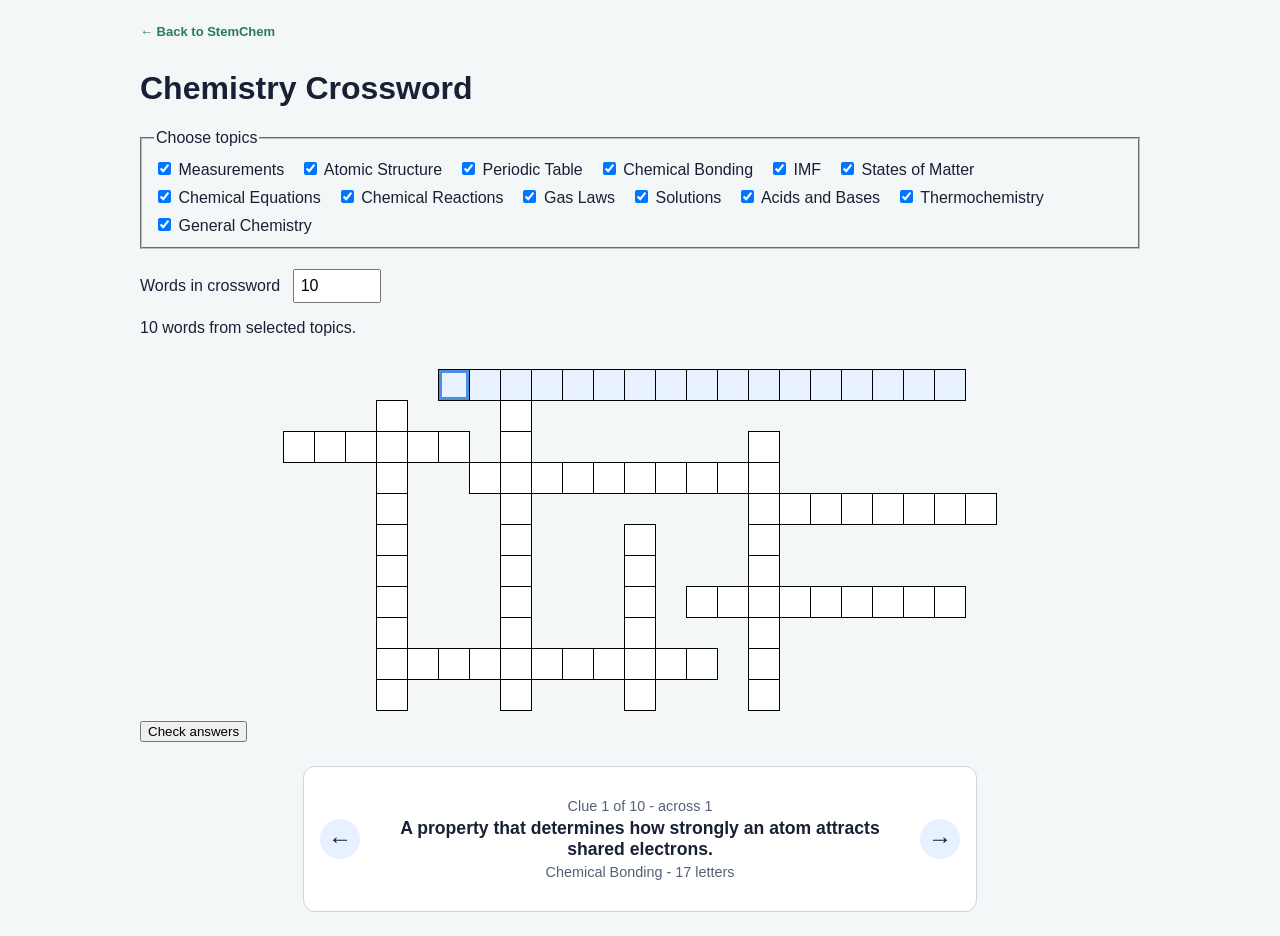
==== example.html @ e5339381 "Add files via upload" ====
<!DOCTYPE html PUBLIC "-//W3C//DTD XHTML 1.0 Transitional//EN" "http://www.w3.org/TR/xhtml1/DTD/xhtml1-transitional.dtd">
<html xmlns="http://www.w3.org/1999/xhtml">
<head>
<meta http-equiv="Content-Type" content="text/html; charset=utf-8" />
<meta name="viewport" content="width=device-width, initial-scale=1" />
<title>Chemistry Crossword</title>
<link rel="stylesheet" href="crossword.css" />
<script type="text/javascript" src="crossword.js"></script>
<script type="text/javascript" src="../wordbank/acids-and-bases.js"></script>
<script type="text/javascript" src="../wordbank/atomic-structure.js"></script>
<script type="text/javascript" src="../wordbank/chemical-bonding.js"></script>
<script type="text/javascript" src="../wordbank/chemical-equations.js"></script>
<script type="text/javascript" src="../wordbank/chemical-reactions.js"></script>
<script type="text/javascript" src="../wordbank/gas-laws.js"></script>
<script type="text/javascript" src="../wordbank/general-chemistry.js"></script>
<script type="text/javascript" src="../wordbank/imf.js"></script>
<script type="text/javascript" src="../wordbank/measurements.js"></script>
<script type="text/javascript" src="../wordbank/periodic-table.js"></script>
<script type="text/javascript" src="../wordbank/solutions.js"></script>
<script type="text/javascript" src="../wordbank/states-of-matter.js"></script>
<script type="text/javascript" src="../wordbank/thermochemistry.js"></script>
<script type="text/javascript" src="../wordbank/index.js"></script>

<script type="text/javascript">
var crosswordClues = [];
var activeClueIndex = 0;

window.onload = function(){
    var topicFilters = document.getElementById("topicFilters");
    for(var i = 0; i < TOPICS.length; i++){
        var label = document.createElement("label");
        label.className = "topic-option";
        var checkbox = document.createElement("input");
        checkbox.type = "checkbox";
        checkbox.value = TOPICS[i];
        checkbox.checked = true;
        label.appendChild(checkbox);
        label.appendChild(document.createTextNode(" " + TOPICS[i]));
        topicFilters.appendChild(label);
    }

    topicFilters.addEventListener("change", function(){
        updateWordLimit();
        buildCrossword();
    });
    document.getElementById("wordCount").addEventListener("change", buildCrossword);
    document.getElementById("checkAnswers").addEventListener("click", checkAnswers);
    document.getElementById("previousClue").addEventListener("click", function(){
        changeActiveClue(-1, true);
    });
    document.getElementById("nextClue").addEventListener("click", function(){
        changeActiveClue(1, true);
    });
    document.getElementById("crossword").addEventListener("input", handleGridInput);
    document.getElementById("crossword").addEventListener("focusin", handleGridFocus);
    document.getElementById("crossword").addEventListener("keydown", handleGridKeydown);
    updateWordLimit();
    buildCrossword();
};

function getSelectedTopics(){
    var checkboxes = document.querySelectorAll("#topicFilters input:checked");
    var selected = [];
    for(var i = 0; i < checkboxes.length; i++){
        selected.push(checkboxes[i].value);
    }
    return selected;
}

function getEntriesForSelectedTopics(){
    var selectedTopics = getSelectedTopics();
    return wordBank.filter(function(entry){
        return selectedTopics.indexOf(entry.topic) !== -1;
    });
}

function updateWordLimit(){
    var countInput = document.getElementById("wordCount");
    var available = getEntriesForSelectedTopics().length;
    countInput.max = available;

    if(available >= 2 && parseInt(countInput.value, 10) > available){
        countInput.value = available;
    } else if(available < 2){
        countInput.value = available;
    } else if(parseInt(countInput.value, 10) < 2){
        countInput.value = Math.min(10, available);
    }
}

function shuffledCopy(items){
    var copy = items.slice();
    for(var i = copy.length - 1; i > 0; i--){
        var j = Math.floor(Math.random() * (i + 1));
        var item = copy[i];
        copy[i] = copy[j];
        copy[j] = item;
    }
    return copy;
}

function normalizeAnswer(value){
    return String(value).toUpperCase().replace(/[^A-Z]/g, "");
}

function getClueOptions(entry){
    return Array.isArray(entry.clue) ? entry.clue.slice() : [entry.clue];
}

function buildCrossword(){
    var selectedTopics = getSelectedTopics();
    var availableEntries = getEntriesForSelectedTopics();
    var countInput = document.getElementById("wordCount");
    var requestedCount = parseInt(countInput.value, 10);
    var status = document.getElementById("status");
    var crossword = document.getElementById("crossword");
    var answerFeedback = document.getElementById("answerFeedback");

    crossword.innerHTML = "";
    crosswordClues = [];
    activeClueIndex = 0;
    updateClueNavigator();
    answerFeedback.textContent = "";

    for(var i = 0; i < availableEntries.length; i++){
        var entry = availableEntries[i];
        var definitionClues = entry && (Array.isArray(entry.clue) ? entry.clue : [entry.clue]);
        var hasValidDefinitions = definitionClues && definitionClues.length > 0 &&
            definitionClues.every(function(clue){ return typeof clue === "string" && clue.trim(); });
        if(!entry || typeof entry.word !== "string" || !normalizeAnswer(entry.word) ||
            !hasValidDefinitions ||
            TOPICS.indexOf(entry.topic) === -1){
            status.setAttribute("role", "alert");
            status.textContent = "Word bank entry " + (i + 1) +
                " needs an answer with at least one letter, a valid clue, and a topic from the topic list.";
            return;
        }
    }

    if(selectedTopics.length === 0){
        status.setAttribute("role", "status");
        status.textContent = "Select at least one topic to build a crossword.";
        return;
    }

    if(availableEntries.length < 2){
        status.setAttribute("role", "status");
        status.textContent = "The selected topics need at least two word-bank entries.";
        return;
    }

    if(isNaN(requestedCount) || requestedCount < 2 || requestedCount > availableEntries.length){
        status.setAttribute("role", "alert");
        status.textContent = "Choose a word count from 2 to " + availableEntries.length + ".";
        return;
    }

    var entries = null;
    var cw = null;
    var grid = null;
    for(var attempt = 0; attempt < 20; attempt++){
        entries = shuffledCopy(availableEntries).slice(0, requestedCount);
        var words = entries.map(function(item){ return normalizeAnswer(item.word); });
        var clues = entries.map(function(item){
            var clueOptions = getClueOptions(item);
            return clueOptions[Math.floor(Math.random() * clueOptions.length)];
        });
        cw = new Crossword(words, clues);
        grid = cw.getSquareGrid(10);
        if(grid != null) break;
    }

    if(grid == null){
        status.setAttribute("role", "alert");
        status.textContent = "Could not fit " + requestedCount + " words into a crossword after several attempts. Try fewer words or different topics.";
        return;
    }

    status.setAttribute("role", "status");
    status.textContent = entries.length + " words from selected topics.";
    crossword.innerHTML = CrosswordUtils.toHtml(grid, false, true);

    var legend = cw.getLegend(grid);
    for(var direction in legend){
        for(var j = 0; j < legend[direction].length; j++){
            var clue = legend[direction][j];
            clue.topic = entries[clue.index].topic;
        }
    }
    addLegendToPage(legend);
}

function changeActiveClue(offset, focusGrid){
    if(crosswordClues.length === 0) return;
    activeClueIndex = (activeClueIndex + offset + crosswordClues.length) % crosswordClues.length;
    updateClueNavigator();
    if(focusGrid) focusActiveClue();
}

function updateClueNavigator(){
    var clue = crosswordClues[activeClueIndex];
    var counter = document.getElementById("clueCounter");
    var text = document.getElementById("clueText");
    var details = document.getElementById("clueDetails");
    var previous = document.getElementById("previousClue");
    var next = document.getElementById("nextClue");

    if(!clue){
        counter.textContent = "No clues";
        text.textContent = "Build a crossword to get started.";
        details.textContent = "";
        previous.disabled = true;
        next.disabled = true;
        var cells = document.querySelectorAll(".crossword-letter.is-active-clue");
        for(var i = 0; i < cells.length; i++) cells[i].classList.remove("is-active-clue");
        return;
    }

    counter.textContent = "Clue " + (activeClueIndex + 1) + " of " + crosswordClues.length +
        " - " + clue.direction + " " + clue.position;
    text.textContent = clue.clue;
    details.textContent = clue.topic + " - " + clue.length + " letters";
    previous.disabled = false;
    next.disabled = false;

    var previousCells = document.querySelectorAll(".crossword-letter.is-active-clue");
    for(var j = 0; j < previousCells.length; j++) previousCells[j].classList.remove("is-active-clue");
    var activeCells = getActiveClueCells();
    for(var k = 0; k < activeCells.length; k++) activeCells[k].classList.add("is-active-clue");
}

function getActiveClueCells(){
    var clue = crosswordClues[activeClueIndex];
    if(!clue) return [];
    return document.querySelectorAll(
        ".crossword-letter[data-" + clue.direction + "-index='" + clue.index + "']"
    );
}

function focusActiveClue(){
    var cells = getActiveClueCells();
    if(cells.length > 0) cells[0].focus();
}

function handleGridFocus(event){
    var cell = event.target;
    if(!cell.classList.contains("crossword-letter")) return;

    var clue = crosswordClues[activeClueIndex];
    if(clue && cell.hasAttribute("data-" + clue.direction + "-index") &&
        cell.getAttribute("data-" + clue.direction + "-index") === String(clue.index)){
        return;
    }

    var direction = cell.hasAttribute("data-across-index") ? "across" : "down";
    var wordIndex = cell.getAttribute("data-" + direction + "-index");
    for(var i = 0; i < crosswordClues.length; i++){
        if(crosswordClues[i].direction === direction &&
            String(crosswordClues[i].index) === wordIndex){
            activeClueIndex = i;
            updateClueNavigator();
            return;
        }
    }
}

function handleGridInput(event){
    var cell = event.target;
    if(!cell.classList.contains("crossword-letter")) return;

    var letters = normalizeAnswer(cell.value);
    setGridLetter(cell, letters ? letters.charAt(letters.length - 1) : "");
}

function setGridLetter(cell, letter){
    cell.value = letter;
    cell.classList.remove("is-correct", "is-incorrect");
    document.getElementById("answerFeedback").textContent = "";

    if(!cell.value) return;
    var clue = crosswordClues[activeClueIndex];
    if(!clue || !cell.hasAttribute("data-" + clue.direction + "-position")) return;

    var position = parseInt(cell.getAttribute("data-" + clue.direction + "-position"), 10);
    var nextCell = document.querySelector(
        ".crossword-letter[data-" + clue.direction + "-index='" + clue.index +
        "'][data-" + clue.direction + "-position='" + (position + 1) + "']"
    );
    if(nextCell) nextCell.focus();
}

function handleGridKeydown(event){
    var cell = event.target;
    if(!cell.classList.contains("crossword-letter")) return;

    if(/^[a-z]$/i.test(event.key)){
        event.preventDefault();
        setGridLetter(cell, event.key.toUpperCase());
        return;
    }

    if(event.key !== "Backspace" || cell.value) return;

    var clue = crosswordClues[activeClueIndex];
    if(!clue || !cell.hasAttribute("data-" + clue.direction + "-position")) return;
    var position = parseInt(cell.getAttribute("data-" + clue.direction + "-position"), 10);
    if(position === 0) return;

    var previousCell = document.querySelector(
        ".crossword-letter[data-" + clue.direction + "-index='" + clue.index +
        "'][data-" + clue.direction + "-position='" + (position - 1) + "']"
    );
    if(previousCell){
        event.preventDefault();
        previousCell.focus();
        previousCell.value = "";
        previousCell.classList.remove("is-correct", "is-incorrect");
        document.getElementById("answerFeedback").textContent = "";
    }
}

function checkAnswers(){
    var cells = document.querySelectorAll(".crossword-letter");
    var incorrect = 0;

    for(var i = 0; i < cells.length; i++){
        var cell = cells[i];
        var is_correct = normalizeAnswer(cell.value) === cell.getAttribute("data-answer");
        cell.classList.toggle("is-correct", is_correct);
        cell.classList.toggle("is-incorrect", !is_correct);
        if(!is_correct) incorrect++;
    }

    var feedback = document.getElementById("answerFeedback");
    feedback.textContent = incorrect === 0
        ? "All answers are correct!"
        : incorrect + " square" + (incorrect === 1 ? " is" : "s are") + " incorrect or empty. so sad!";
}

function addLegendToPage(groups){
    crosswordClues = [];
    for(var k in groups){
        for(var i = 0; i < groups[k].length; i++){
            var clue = groups[k][i];
            crosswordClues.push({
                direction: k,
                index: clue.index,
                position: clue.position,
                clue: clue.clue,
                topic: clue.topic,
                length: normalizeAnswer(clue.word).length
            });
        }
    }
    activeClueIndex = 0;
    updateClueNavigator();
    focusActiveClue();
}
</script>

</head>

<body>
    <main>
        <a class="back-link" href="../index.html">← Back to StemChem</a>
        <h1>Chemistry Crossword</h1>
        <fieldset class="word-bank-controls">
            <legend>Choose topics</legend>
            <div id="topicFilters"></div>
        </fieldset>
        <div class="word-count-control">
            <label for="wordCount">Words in crossword</label>
            <input id="wordCount" type="number" min="2" value="10" />
        </div>
        <p id="status" aria-live="polite" role="status"></p>
        <div id="crossword"></div>
        <button id="checkAnswers" type="button">Check answers</button>
        <p id="answerFeedback" aria-live="polite"></p>
        <section id="clueNavigator" aria-label="Current crossword clue">
            <button id="previousClue" class="clue-arrow" type="button" aria-label="Previous clue">&larr;</button>
            <div class="clue-content" aria-live="polite">
                <p id="clueCounter"></p>
                <p id="clueText"></p>
                <p id="clueDetails"></p>
            </div>
            <button id="nextClue" class="clue-arrow" type="button" aria-label="Next clue">&rarr;</button>
        </section>
    </main>

</body>
</html>
---- crossword.css ----
body {
    margin: 24px;
    color: #182035;
    background: #f3f7f7;
    font-family: Arial, sans-serif;
}

main {
    max-width: 1000px;
    margin: 0 auto;
}

.back-link {
    display: inline-block;
    margin-bottom: 10px;
    color: #287c58;
    font-size: 13px;
    font-weight: bold;
    text-decoration: none;
}

.back-link:hover {
    text-decoration: underline;
}

.word-bank-controls {
    margin: 20px 0;
    padding: 12px;
}

#topicFilters {
    display: flex;
    flex-wrap: wrap;
    gap: 8px 16px;
}

.topic-option {
    white-space: nowrap;
}

.word-count-control {
    margin: 16px 0;
}

#wordCount {
    width: 72px;
    margin-left: 8px;
    padding: 6px;
    font: inherit;
}

#status {
    min-height: 24px;
}

#status[role="alert"] {
    color: #a32222;
}

#crossword {
    text-align: center;
    overflow-x: auto;
}

.crossword {
    border-collapse: collapse;
    font-family: "Courier New", Courier, monospace;
    margin: 10px auto;
    clear: both;
}

.crossword td {
    border: 1px solid black;
    padding: 0;
    margin: 0;
    vertical-align: middle;
    text-align: center;
    width: 30px;
    height: 30px;
}

.crossword td:not(.no-border) {
    background-color: #fff;
}

.crossword-letter {
    display: block;
    width: 100%;
    height: 100%;
    padding: 0;
    margin: 0;
    border: 0;
    border-radius: 0;
    background: transparent;
    color: #111;
    font: bold 20px "Courier New", Courier, monospace;
    text-align: center;
    text-transform: uppercase;
}

.crossword-letter:focus {
    outline: 3px solid #4a90e2;
    outline-offset: -3px;
}

.crossword-letter.is-active-clue {
    background-color: #e8f1ff;
}

.crossword-letter.is-correct {
    background-color: #c8f7c5;
}

.crossword-letter.is-incorrect {
    background-color: #ffd2d2;
}

.crossword .no-border {
    border: none;
}

#clueNavigator {
    display: flex;
    align-items: center;
    justify-content: center;
    gap: 16px;
    max-width: 640px;
    min-height: 112px;
    margin: 24px auto;
    padding: 16px;
    border: 1px solid #c8d5dd;
    border-radius: 12px;
    background: #fff;
}

.clue-content {
    flex: 1;
    text-align: center;
}

.clue-content p {
    margin: 4px 0;
}

#clueCounter,
#clueDetails {
    color: #526176;
    font-size: 0.9em;
}

#clueText {
    font-size: 1.1em;
    font-weight: bold;
}

.clue-arrow {
    width: 40px;
    height: 40px;
    border: 0;
    border-radius: 50%;
    background: #e8f1ff;
    color: #182035;
    font-size: 24px;
    cursor: pointer;
}

.clue-arrow:focus-visible {
    outline: 3px solid #4a90e2;
    outline-offset: 2px;
}

.clue-arrow:disabled {
    cursor: not-allowed;
    opacity: 0.5;
}

@media (max-width: 640px) {
    body {
        margin: 12px;
    }

    #clueNavigator {
        gap: 8px;
        padding: 12px 8px;
    }
}
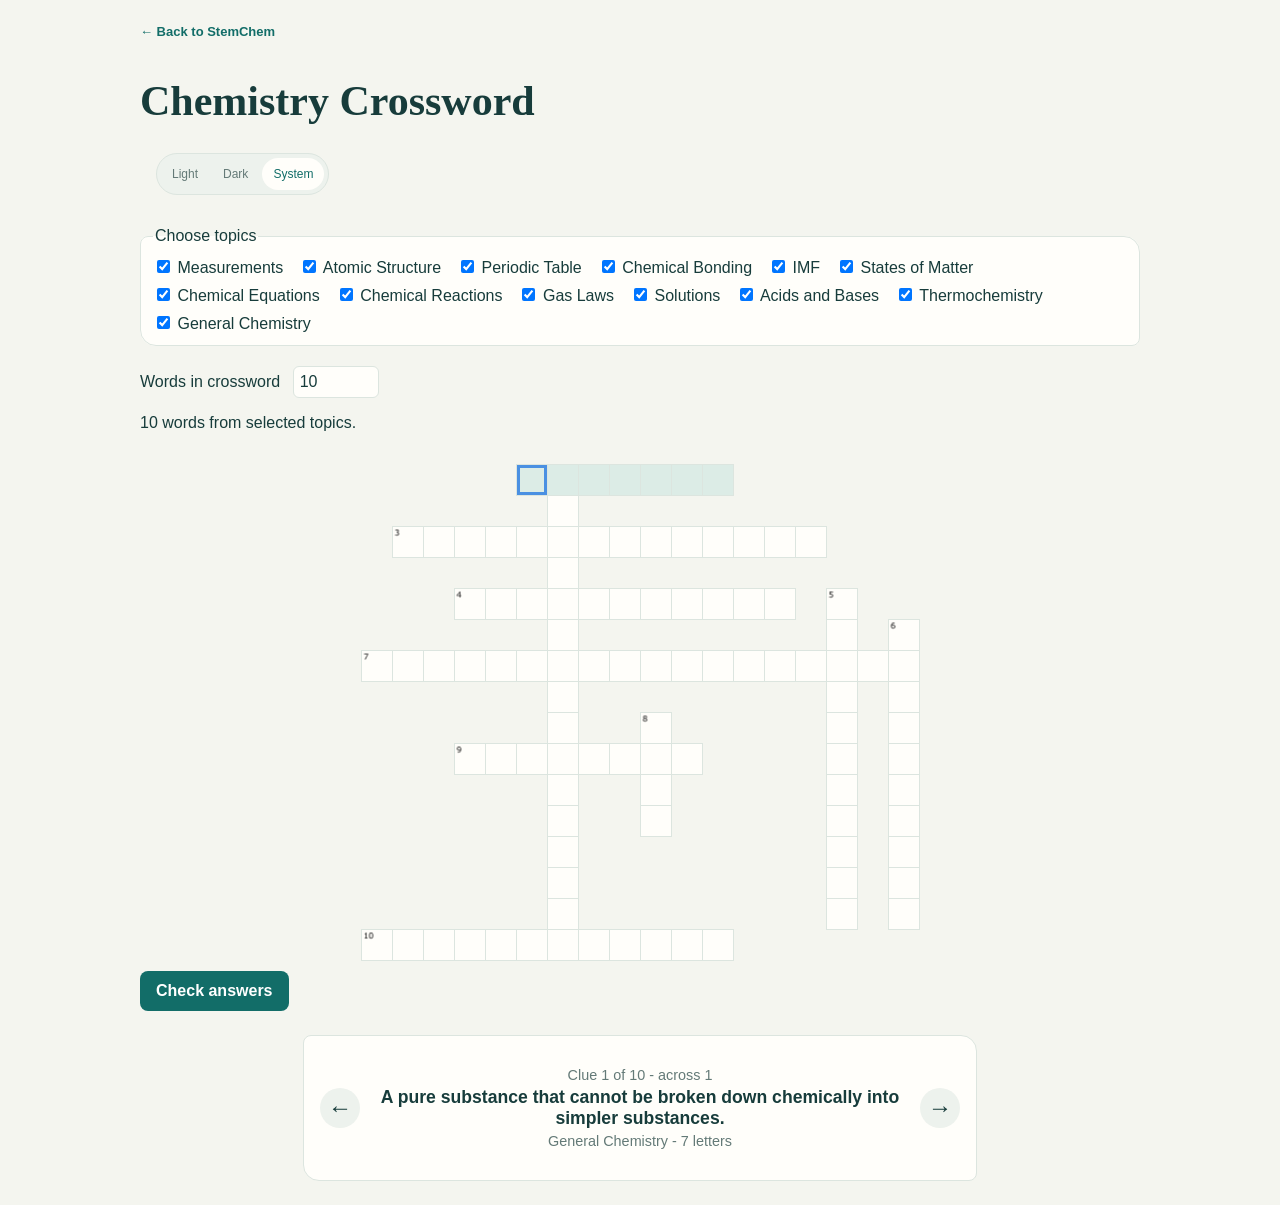
==== commit d0c1a321: "Add files via upload" ====
--- a/example.html
+++ b/example.html
@@ -4,6 +4,7 @@
 <meta http-equiv="Content-Type" content="text/html; charset=utf-8" />
 <meta name="viewport" content="width=device-width, initial-scale=1" />
 <title>Chemistry Crossword</title>
+<script src="../theme.js"></script>
 <link rel="stylesheet" href="crossword.css" />
 <script type="text/javascript" src="crossword.js"></script>
 <script type="text/javascript" src="../wordbank/acids-and-bases.js"></script>
@@ -364,6 +365,11 @@
     <main>
         <a class="back-link" href="../index.html">← Back to StemChem</a>
         <h1>Chemistry Crossword</h1>
+        <div class="theme-options" role="group" aria-label="Color theme">
+            <button class="theme-option" type="button" data-theme-choice="light" aria-pressed="false">Light</button>
+            <button class="theme-option" type="button" data-theme-choice="dark" aria-pressed="false">Dark</button>
+            <button class="theme-option" type="button" data-theme-choice="system" aria-pressed="false">System</button>
+        </div>
         <fieldset class="word-bank-controls">
             <legend>Choose topics</legend>
             <div id="topicFilters"></div>
--- a/crossword.css
+++ b/crossword.css
@@ -1,8 +1,35 @@
+:root {
+    color-scheme: light;
+    --ink: #173c3b;
+    --muted: #647a77;
+    --paper: #f4f5ef;
+    --surface: #fffefa;
+    --surface-soft: #edf2ed;
+    --teal: #126d68;
+    --line: #dce5df;
+}
+
+:root[data-theme="dark"] {
+    color-scheme: dark;
+    --ink: #e8f0ed;
+    --muted: #a6b8b2;
+    --paper: #111d1d;
+    --surface: #192827;
+    --surface-soft: #213331;
+    --teal: #77d0c1;
+    --line: #2b403d;
+}
+
 body {
     margin: 24px;
-    color: #182035;
-    background: #f3f7f7;
-    font-family: Arial, sans-serif;
+    color: var(--ink);
+    background: var(--paper);
+    font-family: "Segoe UI", "Aptos", "Helvetica Neue", sans-serif;
+}
+
+h1 {
+    font-family: "Iowan Old Style", "Palatino Linotype", Georgia, serif;
+    font-size: clamp(30px, 5vw, 42px);
 }
 
 main {
@@ -10,10 +37,63 @@
     margin: 0 auto;
 }
 
+.theme-options {
+    display: inline-flex;
+    gap: 3px;
+    margin: 0 0 12px 16px;
+    padding: 4px;
+    border: 1px solid var(--line);
+    border-radius: 999px;
+    background: var(--surface-soft);
+    vertical-align: middle;
+}
+
+.theme-option {
+    min-height: 32px;
+    padding: 0 11px;
+    border: 0;
+    border-radius: 999px;
+    background: transparent;
+    color: var(--muted);
+    font: inherit;
+    font-size: 12px;
+    cursor: pointer;
+}
+
+.theme-option[aria-pressed="true"] {
+    background: var(--surface);
+    color: var(--teal);
+}
+
+.theme-option:focus-visible,
+#wordCount:focus-visible,
+#checkAnswers:focus-visible,
+.crossword-letter:focus-visible,
+.clue-arrow:focus-visible {
+    outline: 3px solid rgba(25, 122, 114, 0.3);
+    outline-offset: 2px;
+}
+
+#checkAnswers {
+    min-height: 40px;
+    padding: 0 16px;
+    border: 0;
+    border-radius: 8px;
+    background: var(--teal);
+    color: #fff;
+    font: inherit;
+    font-weight: 700;
+    cursor: pointer;
+}
+
+#checkAnswers:hover {
+    filter: brightness(1.08);
+}
+
 .back-link {
     display: inline-block;
     margin-bottom: 10px;
-    color: #287c58;
+    color: var(--teal);
     font-size: 13px;
     font-weight: bold;
     text-decoration: none;
@@ -26,6 +106,9 @@
 .word-bank-controls {
     margin: 20px 0;
     padding: 12px;
+    border: 1px solid var(--line);
+    border-radius: 8px 16px 8px 16px;
+    background: var(--surface);
 }
 
 #topicFilters {
@@ -46,6 +129,10 @@
     width: 72px;
     margin-left: 8px;
     padding: 6px;
+    border: 1px solid var(--line);
+    border-radius: 6px;
+    background: var(--surface);
+    color: var(--ink);
     font: inherit;
 }
 
@@ -54,7 +141,7 @@
 }
 
 #status[role="alert"] {
-    color: #a32222;
+    color: #a94e42;
 }
 
 #crossword {
@@ -70,7 +157,7 @@
 }
 
 .crossword td {
-    border: 1px solid black;
+    border: 1px solid var(--line);
     padding: 0;
     margin: 0;
     vertical-align: middle;
@@ -80,7 +167,7 @@
 }
 
 .crossword td:not(.no-border) {
-    background-color: #fff;
+    background-color: var(--surface);
 }
 
 .crossword-letter {
@@ -92,7 +179,7 @@
     border: 0;
     border-radius: 0;
     background: transparent;
-    color: #111;
+    color: var(--ink);
     font: bold 20px "Courier New", Courier, monospace;
     text-align: center;
     text-transform: uppercase;
@@ -104,15 +191,15 @@
 }
 
 .crossword-letter.is-active-clue {
-    background-color: #e8f1ff;
+    background-color: #dcece6;
 }
 
 .crossword-letter.is-correct {
-    background-color: #c8f7c5;
+    background-color: #c9e8d4;
 }
 
 .crossword-letter.is-incorrect {
-    background-color: #ffd2d2;
+    background-color: #f1d2cd;
 }
 
 .crossword .no-border {
@@ -128,9 +215,9 @@
     min-height: 112px;
     margin: 24px auto;
     padding: 16px;
-    border: 1px solid #c8d5dd;
-    border-radius: 12px;
-    background: #fff;
+    border: 1px solid var(--line);
+    border-radius: 8px 16px 8px 16px;
+    background: var(--surface);
 }
 
 .clue-content {
@@ -144,7 +231,7 @@
 
 #clueCounter,
 #clueDetails {
-    color: #526176;
+    color: var(--muted);
     font-size: 0.9em;
 }
 
@@ -158,8 +245,8 @@
     height: 40px;
     border: 0;
     border-radius: 50%;
-    background: #e8f1ff;
-    color: #182035;
+    background: var(--surface-soft);
+    color: var(--ink);
     font-size: 24px;
     cursor: pointer;
 }
@@ -172,6 +259,31 @@
 .clue-arrow:disabled {
     cursor: not-allowed;
     opacity: 0.5;
+}
+
+:root[data-theme="dark"] .crossword td:not(.no-border) {
+    background-color: var(--surface);
+}
+
+:root[data-theme="dark"] .crossword-letter.is-active-clue {
+    background-color: #35534b;
+}
+
+:root[data-theme="dark"] .crossword-letter.is-correct {
+    background-color: #2c5140;
+}
+
+:root[data-theme="dark"] .crossword-letter.is-incorrect {
+    background-color: #583732;
+}
+
+:root[data-theme="dark"] .theme-option[aria-pressed="true"] {
+    background: #304542;
+    color: #b7e7d5;
+}
+
+:root[data-theme="dark"] .crossword-letter {
+    color: var(--ink);
 }
 
 @media (max-width: 640px) {
@@ -183,4 +295,10 @@
         gap: 8px;
         padding: 12px 8px;
     }
-}
+
+    .theme-options {
+        display: flex;
+        width: fit-content;
+        margin: 0 0 12px;
+    }
+}
